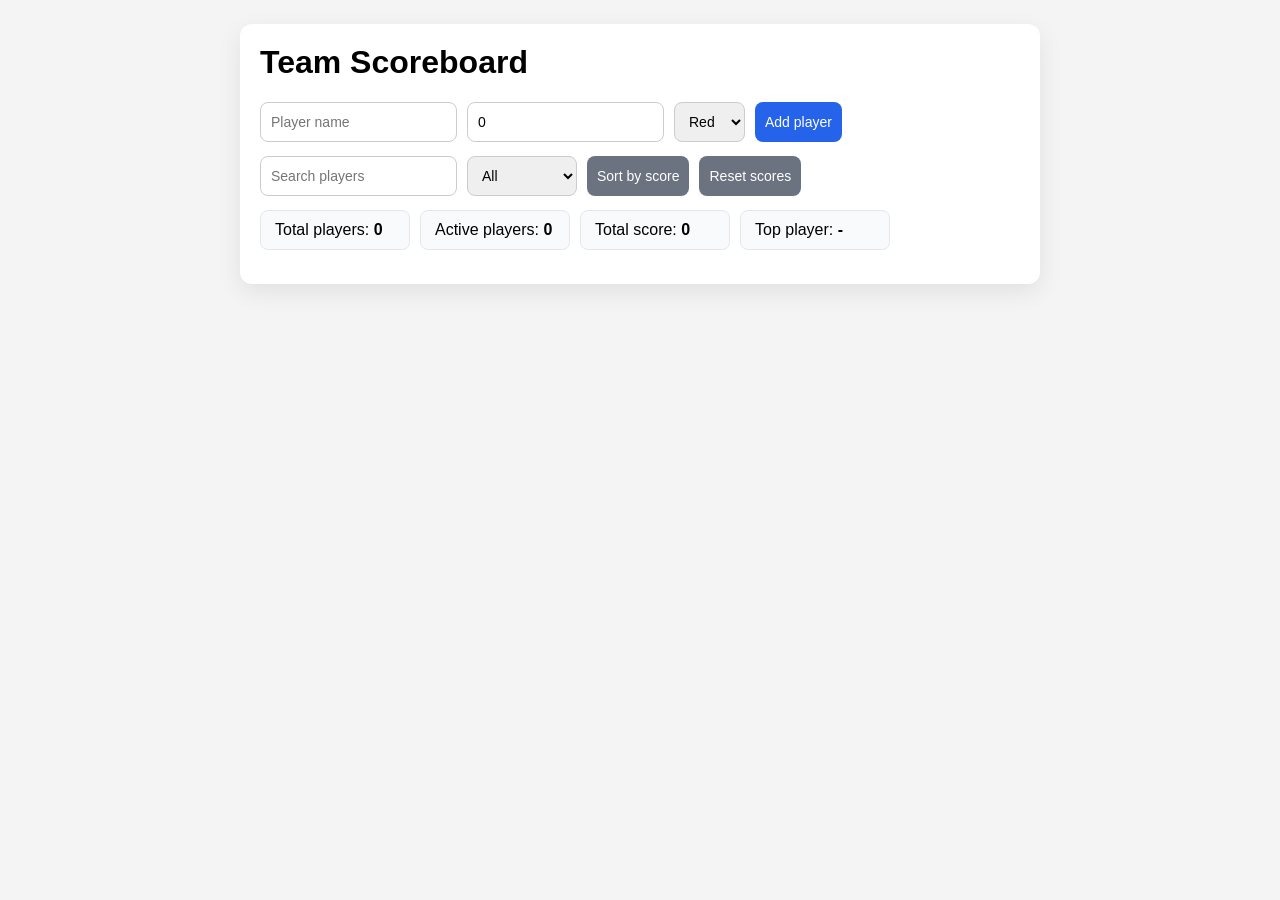
==== task1.html @ b3c07f18 "Debugging task" ====
<!doctype html>
<html lang="en">
  <head>
    <meta charset="UTF-8" />
    <meta name="viewport" content="width=device-width, initial-scale=1.0" />
    <title>Scoreboard Debug Exercise</title>
    <link rel="stylesheet" href="style1.css" />
    <script href="script1.js"></script>
  </head>
  <body>
    <div class="app">
      <h1>Team Scoreboard</h1>

      <div class="controls">
        <input id="nameInput" type="text" placeholder="Player name" />
        <input id="scoreInput" type="number" placeholder="Score" value="0" />
        <select id="teamInput">
          <option value="red">Red</option>
          <option value="blue">Blue</option>
        </select>
        <button id="addBtn">Add player</button>
      </div>

      <div class="controls">
        <input id="searchInput" type="text" placeholder="Search players" />
        <select id="filterInput">
          <option value="all">All</option>
          <option value="red">Red team</option>
          <option value="blue">Blue team</option>
          <option value="active">Active only</option>
        </select>
        <button id="sortBtn" class="gray">Sort by score</button>
        <button id="resetBtn" class="gray">Reset scores</button>
      </div>

      <div class="stats">
        <div>Total players: <strong id="totalPlayers">0</strong></div>
        <div>Active players: <strong id="activePlayers">0</strong></div>
        <div>Total score: <strong id="totalScore">0</strong></div>
        <div>Top player: <strong id="topPlayer">-</strong></div>
      </div>

      <ul id="playerList"></ul>
    </div>
  </body>
</html>
---- style1.css ----
body {
      font-family: Arial, sans-serif;
      background: #f4f4f4;
      margin: 0;
      padding: 24px;
    }
    .app {
      max-width: 760px;
      margin: 0 auto;
      background: white;
      padding: 20px;
      border-radius: 12px;
      box-shadow: 0 8px 24px rgba(0,0,0,0.08);
    }
    h1 { margin-top: 0; }
    .controls, .stats {
      display: flex;
      gap: 10px;
      flex-wrap: wrap;
      margin-bottom: 14px;
    }
    input, select, button {
      padding: 10px;
      border: 1px solid #ccc;
      border-radius: 8px;
      font-size: 14px;
    }
    button {
      border: none;
      background: #2563eb;
      color: white;
      cursor: pointer;
    }
    button.gray { background: #6b7280; }
    .stats div {
      background: #f8fafc;
      border: 1px solid #e5e7eb;
      padding: 10px 14px;
      border-radius: 8px;
      min-width: 120px;
    }
    ul {
      list-style: none;
      padding: 0;
      margin: 0;
    }
    li {
      display: grid;
      grid-template-columns: 1fr auto auto auto;
      gap: 8px;
      align-items: center;
      padding: 10px 0;
      border-bottom: 1px solid #eee;
    }
    .name { font-weight: bold; }
    .score { color: #2563eb; }
    .inactive { opacity: 0.5; }
    .small { font-size: 12px; color: #666; }
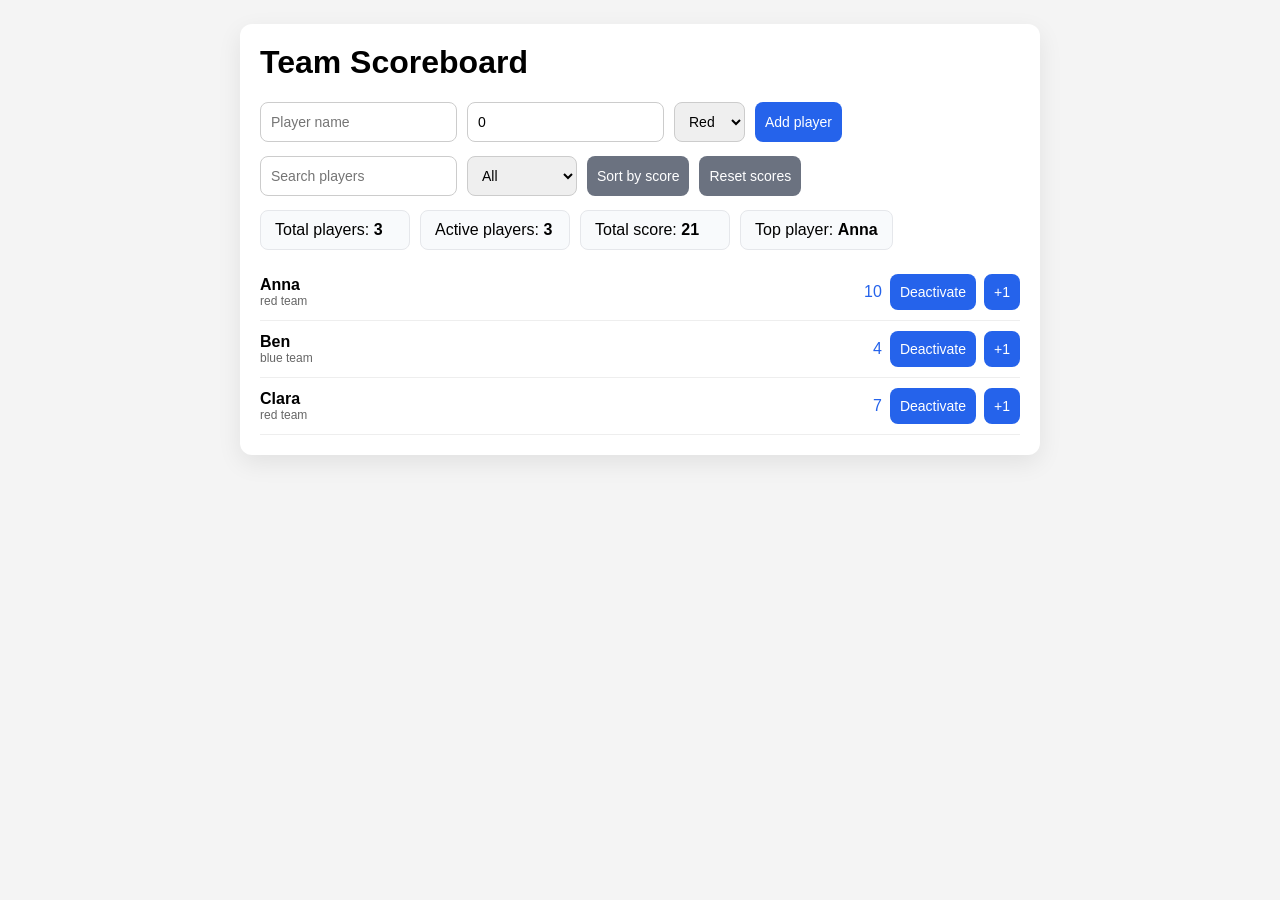
==== commit 213ee53e: "Debugg html and js file" ====
--- a/task1.html
+++ b/task1.html
@@ -5,7 +5,9 @@
     <meta name="viewport" content="width=device-width, initial-scale=1.0" />
     <title>Scoreboard Debug Exercise</title>
     <link rel="stylesheet" href="style1.css" />
-    <script href="script1.js"></script>
+
+<!-- Commented out this vertion of script and replaced with src at the bottom of body -->
+<!-- <script href="script1.js"></script> --> 
   </head>
   <body>
     <div class="app">
@@ -42,5 +44,8 @@
 
       <ul id="playerList"></ul>
     </div>
+
+  <!-- Added Script with src, not href. And placed at the bottom of body -->
+  <script src="script1.js"></script>
   </body>
 </html>
